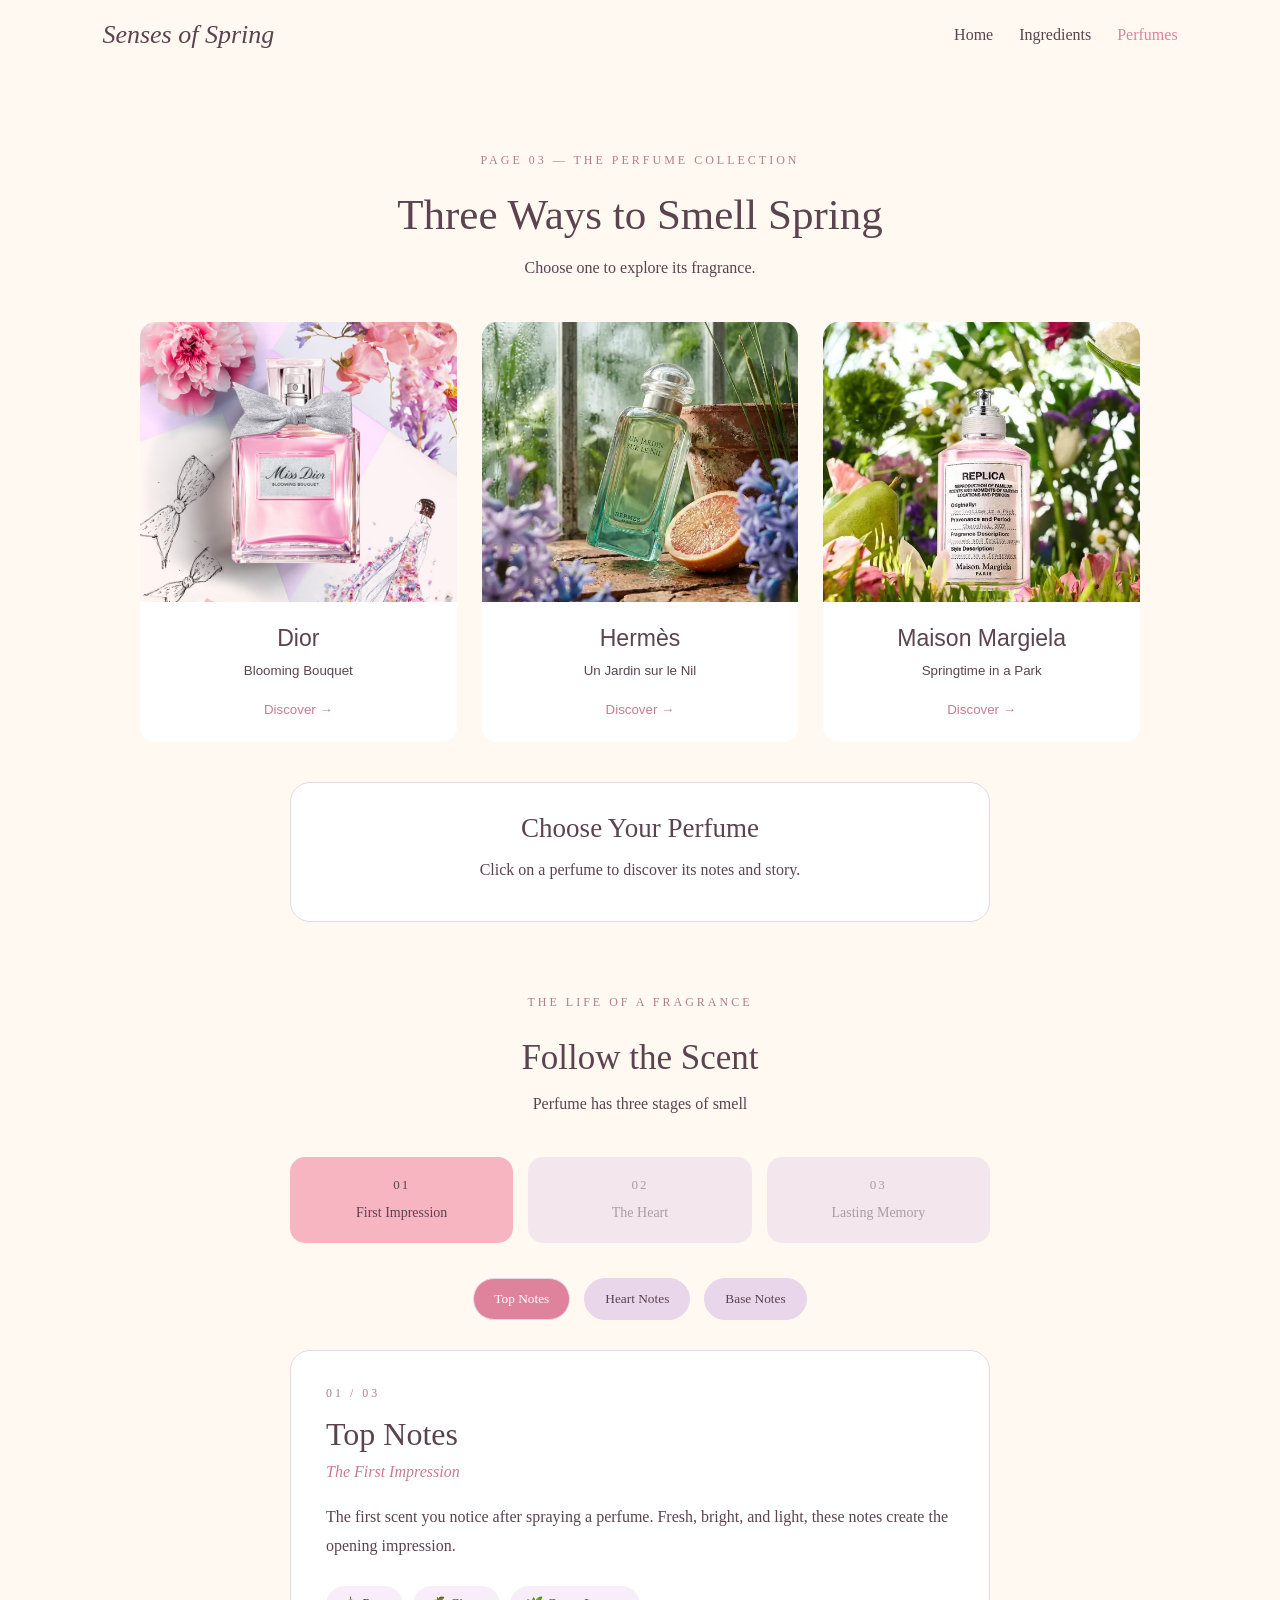
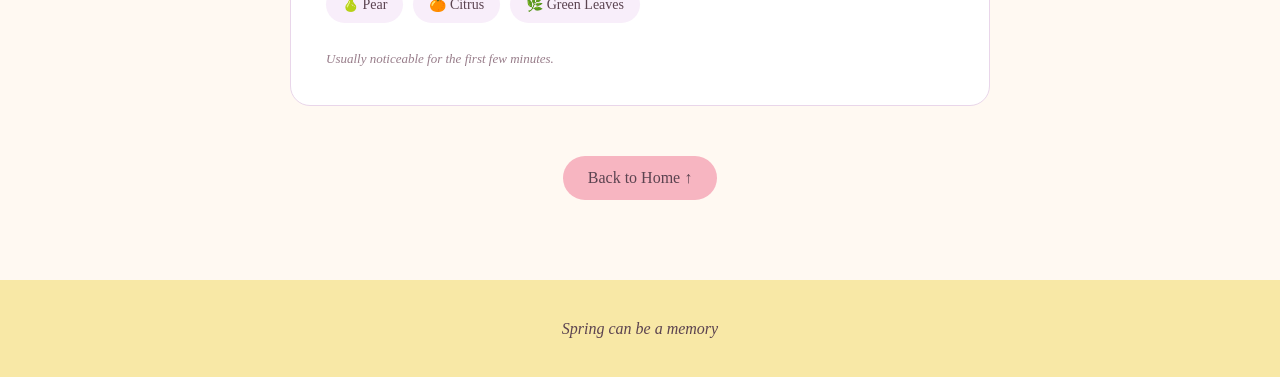
==== page2.html @ 643cedfb "Add files via upload" ====
<!DOCTYPE html>
<html lang="en">
<head>
    <meta charset="UTF-8">
    <meta name="viewport" content="width=device-width, initial-scale=1.0">
    <title>The Perfume Collection – Senses of Spring</title>
    <link rel="stylesheet" href="style.css">
</head>

<body>

<nav>
    <h2>Senses of Spring</h2>
    <div>
        <a href="index.html">Home</a>
        <a href="page1.html">Ingredients</a>
        <a href="page2.html" class="active">Perfumes</a>
    </div>
</nav>

<section id="perfumes" class="perfumes">

    <p class="small-title">PAGE 03 — THE PERFUME COLLECTION</p>

    <h2>Three Ways to Smell Spring</h2>

    <p class="description">
        Choose one to explore its fragrance.
    </p>

    <div class="perfume-grid">

        <button class="perfume-card" onclick="showPerfume('Dior Blooming Bouquet', 'Bergamot, Peony, Rose and White Musk', 'A delicate floral bouquet that feels like walking through a garden full of blooming flowers.')">

            <img src="dior.jpg" alt="Dior Blooming Bouquet">

            <h3>Dior</h3>
            <p>Blooming Bouquet</p>

            <span>Discover →</span>

        </button>

        <button class="perfume-card" onclick="showPerfume('Hermès Un Jardin sur le Nil', 'Green Mango, Grapefruit, Lotus and Green Notes', 'A fresh and green fragrance inspired by a garden along the Nile River.')">

            <img src="Hermes_Un-Jardin-Sur-Le-Nil-1.webp" alt="Hermes perfume">

            <h3>Hermès</h3>
            <p>Un Jardin sur le Nil</p>

            <span>Discover →</span>

        </button>

        <button class="perfume-card" onclick="showPerfume('Maison Margiela Springtime in a Park', 'Pear, Rose, Peony and Musk', 'A soft and fruity fragrance that captures the feeling of a sunny spring afternoon in the park.')">

            <img src="maison.jpeg" alt="Maison Margiela perfume">

            <h3>Maison Margiela</h3>
            <p>Springtime in a Park</p>

            <span>Discover →</span>

        </button>

    </div>

    <div id="perfume-info" class="info-box">

        <h3>Choose Your Perfume</h3>

        <p>Click on a perfume to discover its notes and story.</p>

    </div>

    <div class="journey">

        <p class="small-title">THE LIFE OF A FRAGRANCE</p>

        <h2>Follow the Scent</h2>

        <p>Perfume has three stages of smell</p>

        <div class="scent-timeline">

            <div class="timeline-item active" id="top-line">
                <span>01</span>
                <p>First Impression</p>
            </div>

            <div class="timeline-item" id="heart-line">
                <span>02</span>
                <p>The Heart</p>
            </div>

            <div class="timeline-item" id="base-line">
                <span>03</span>
                <p>Lasting Memory</p>
            </div>

        </div>

        <div class="stage-buttons">

            <button class="active" onclick="showStage('top')">
                Top Notes
            </button>

            <button onclick="showStage('heart')">
                Heart Notes
            </button>

            <button onclick="showStage('base')">
                Base Notes
            </button>

        </div>

        <div id="stage-info" class="stage-card">

            <div class="stage-number">01 / 03</div>

            <h3>Top Notes</h3>

            <p class="stage-subtitle">The First Impression</p>

            <p class="stage-description">
                The first scent you notice after spraying a perfume. Fresh, bright, and light, these notes create the opening impression.
            </p>

            <div class="scent-ingredients">
                <span>🍐 Pear</span>
                <span>🍊 Citrus</span>
                <span>🌿 Green Leaves</span>
            </div>

            <p class="stage-time">Usually noticeable for the first few minutes.</p>

        </div>

    </div>

    <a href="index.html" class="main-button">
        Back to Home ↑
    </a>

</section>


<footer>
    <p>Spring can be a memory</p>
</footer>

<script>

function showPerfume(name, notes, description) {

    document.getElementById("perfume-info").innerHTML =
        "<h3>" + name + "</h3>" +
        "<p><strong>Main Notes:</strong> " + notes + "</p>" +
        "<p>" + description + "</p>";

}

function showStage(stage) {

    let title = "";
    let subtitle = "";
    let description = "";
    let ingredients = "";
    let time = "";
    let number = "";

    if (stage === "top") {

        title = "Top Notes";
        subtitle = "The First Impression";
        description = "The first scent you notice after spraying a perfume. Fresh, bright, and light, these notes create the opening impression.";
        ingredients = "<span>🍐 Pear</span><span>🍊 Citrus</span><span>🌿 Green Leaves</span>";
        time = "Usually noticeable for the first few minutes.";
        number = "01 / 03";

    } else if (stage === "heart") {

        title = "Heart Notes";
        subtitle = "The Heart of the Fragrance";
        description = "As the first notes fade, the heart of the fragrance begins to bloom. Floral scents often create the main character of a spring perfume.";
        ingredients = "<span>🌸 Peony</span><span>🌹 Rose</span><span>🌼 Jasmine</span>";
        time = "Usually develops after the opening and lasts for several hours.";
        number = "02 / 03";

    } else if (stage === "base") {

        title = "Base Notes";
        subtitle = "The Lasting Memory";
        description = "The final layer of a fragrance. These deeper and softer scents stay on the skin longer and give the perfume its lasting impression.";
        ingredients = "<span>🤍 White Musk</span><span>🌳 Woods</span><span>🍦 Vanilla</span>";
        time = "Can remain noticeable for several hours.";
        number = "03 / 03";

    }

    document.getElementById("stage-info").innerHTML =
        '<div class="stage-number">' + number + '</div>' +
        '<h3>' + title + '</h3>' +
        '<p class="stage-subtitle">' + subtitle + '</p>' +
        '<p class="stage-description">' + description + '</p>' +
        '<div class="scent-ingredients">' + ingredients + '</div>' +
        '<p class="stage-time">' + time + '</p>';

    let buttons = document.querySelectorAll(".stage-buttons button");

    buttons.forEach(function(button) {
        button.classList.remove("active");
    });

    if (stage === "top") {
        buttons[0].classList.add("active");
    } else if (stage === "heart") {
        buttons[1].classList.add("active");
    } else {
        buttons[2].classList.add("active");
    }

    document.querySelectorAll(".timeline-item").forEach(function(item) {
        item.classList.remove("active");
    });

    document.getElementById(stage + "-line").classList.add("active");

}
</script>

</body>
</html>
---- style.css ----
* {
    margin: 0;
    padding: 0;
    box-sizing: border-box;
}

html {
    scroll-behavior: smooth;
}

body {
    background-color: #fff9f2;
    color: #5b4350;
    font-family: Georgia, serif;
}

section {
    padding: 80px 8%;
}

h1, h2, h3 {
    font-weight: normal;
}

p {
    line-height: 1.7;
}

nav {
    display: flex;
    justify-content: space-between;
    align-items: center;
    padding: 20px 8%;
    background-color: #fff9f2;
}

nav h2 {
    font-style: italic;
    font-size: 26px;
}

nav a {
    color: #5b4350;
    text-decoration: none;
    margin-left: 22px;
}

nav a:hover {
    color: #df829b;
}

.home {
    min-height: 650px;
    display: flex;
    align-items: center;
    background-image: url("gettyimages-108198334.jpg");
    background-size: cover;
    background-position: center;
}

.home-content {
    max-width: 550px;
    padding: 40px;
    background-color: rgba(255, 249, 242, 0.85);
}

.small-title {
    color: #b47d8c;
    letter-spacing: 3px;
    font-size: 12px;
    margin-bottom: 20px;
}

.home h1 {
    font-size: 75px;
    line-height: 1.1;
}

.home h1 span {
    color: #df829b;
    font-style: italic;
}

.intro {
    margin: 25px 0;
    font-size: 17px;
}

.main-button {
    display: inline-block;
    background-color: #f7b5c1;
    color: #5b4350;
    text-decoration: none;
    padding: 13px 25px;
    border-radius: 30px;
    margin-top: 20px;
}

.main-button:hover {
    background-color: #e9d6ea;
}

.hub {
    text-align: center;
}

.hub h2 {
    font-size: 42px;
}

.hub > p {
    margin: 12px 0 35px;
}

.hub-grid {
    display: grid;
    grid-template-columns: repeat(5, 1fr);
    gap: 15px;
}

.hub-card {
    padding: 30px 15px;
    background-color: #e9d6ea;
    color: #5b4350;
    text-decoration: none;
    border-radius: 18px;
}

.hub-card:nth-child(even) {
    background-color: #f8e8a6;
}

.hub-card.scent {
    background-color: #f7b5c1;
}

.hub-card span {
    font-size: 13px;
}

.hub-card h3 {
    font-size: 25px;
    margin: 15px 0;
}

.hub-card:hover {
    transform: translateY(-5px);
}

.ingredients {
    text-align: center;
    background-color: #f8eefa;
}

.ingredients h2,
.perfumes h2 {
    font-size: 43px;
}

.description {
    max-width: 550px;
    margin: 15px auto 40px;
}

.ingredient-grid {
    display: grid;
    grid-template-columns: repeat(3, 1fr);
    gap: 20px;
    max-width: 850px;
    margin: auto;
}

.ingredient-grid button {
    background-color: #fff9f2;
    padding: 25px;
    border: 1px solid #e9d6ea;
    border-radius: 18px;
    color: #5b4350;
    cursor: pointer;
}

.ingredient-grid button:hover {
    background-color: #f7b5c1;
}

.ingredient-grid span {
    font-size: 35px;
}

.ingredient-grid h3 {
    font-size: 23px;
    margin: 10px 0;
}

.ingredient-grid p {
    font-size: 14px;
}

.info-box {
    background-color: white;
    max-width: 700px;
    margin: 40px auto 20px;
    padding: 30px;
    border-radius: 20px;
    border: 1px solid #e9d6ea;
}

.info-box h3 {
    font-size: 27px;
    margin-bottom: 12px;
}

.info-box p {
    margin: 8px 0;
}

.perfumes {
    text-align: center;
}

.perfume-grid {
    display: grid;
    grid-template-columns: repeat(3, 1fr);
    gap: 25px;
    max-width: 1000px;
    margin: auto;
}

.perfume-card {
    background-color: white;
    border: none;
    border-radius: 15px;
    padding-bottom: 25px;
    overflow: hidden;
    color: #5b4350;
    cursor: pointer;
}

.perfume-card img {
    width: 100%;
    height: 280px;
    object-fit: cover;
}

.perfume-card h3 {
    font-size: 23px;
    margin-top: 20px;
}

.perfume-card p {
    margin: 8px;
}

.perfume-card span {
    display: inline-block;
    margin-top: 12px;
    color: #c77c91;
}

.perfume-card:hover {
    background-color: #f8e8a6;
}

.journey {
    margin: 70px auto 30px;
    max-width: 700px;
}

.journey h2 {
    font-size: 35px;
}

.journey > p {
    margin: 12px 0 25px;
}

.scent-timeline {
    display: flex;
    justify-content: space-between;
    gap: 15px;
    margin: 40px 0 30px;
}

.timeline-item {
    flex: 1;
    padding: 18px 10px;
    background-color: #e9d6ea;
    border-radius: 15px;
    opacity: 0.5;
    transition: 0.3s;
}

.timeline-item.active {
    background-color: #f7b5c1;
    opacity: 1;
}

.timeline-item span {
    font-size: 13px;
    letter-spacing: 2px;
}

.timeline-item p {
    margin-top: 8px;
    font-size: 14px;
}

.stage-buttons {
    margin: 25px 0;
}

.stage-buttons button {
    padding: 12px 20px;
    margin: 5px;
    border: 1px solid #e9d6ea;
    border-radius: 25px;
    background-color: #e9d6ea;
    color: #5b4350;
    cursor: pointer;
    font-family: Georgia, serif;
    transition: 0.3s;
}

.stage-buttons button:hover,
.stage-buttons button.active {
    background-color: #df829b;
    color: white;
}

.stage-card {
    background-color: white;
    padding: 35px;
    margin-top: 20px;
    border-radius: 20px;
    border: 1px solid #e9d6ea;
    text-align: left;
}

.stage-number {
    color: #b47d8c;
    font-size: 12px;
    letter-spacing: 3px;
}

.stage-card h3 {
    font-size: 32px;
    margin: 15px 0 5px;
}

.stage-subtitle {
    color: #c77c91;
    font-style: italic;
    margin-bottom: 18px;
}

.stage-description {
    line-height: 1.8;
}

.scent-ingredients {
    display: flex;
    flex-wrap: wrap;
    gap: 10px;
    margin: 25px 0;
}

.scent-ingredients span {
    background-color: #f8eefa;
    padding: 10px 16px;
    border-radius: 20px;
    font-size: 14px;
}

.stage-time {
    font-size: 13px;
    color: #987d8a;
    font-style: italic;
}

footer {
    text-align: center;
    padding: 35px;
    background-color: #f8e8a6;
    font-style: italic;
}

@media (max-width: 700px) {

    nav {
        flex-direction: column;
        gap: 15px;
    }

    nav a {
        margin: 0 7px;
    }

    .home h1 {
        font-size: 50px;
    }

    .hub-grid {
        grid-template-columns: repeat(2, 1fr);
    }

    .ingredient-grid {
        grid-template-columns: repeat(2, 1fr);
    }

    .perfume-grid {
        grid-template-columns: 1fr;
    }

    .scent-timeline {
        gap: 8px;
    }

    .timeline-item {
        padding: 12px 6px;
    }

    .timeline-item p {
        font-size: 11px;
    }

    .stage-card {
        padding: 22px;
    }

    .stage-card h3 {
        font-size: 26px;
    }

    .stage-buttons button {
        padding: 10px 14px;
    }

}

nav a.active {
    color: #df829b;
}
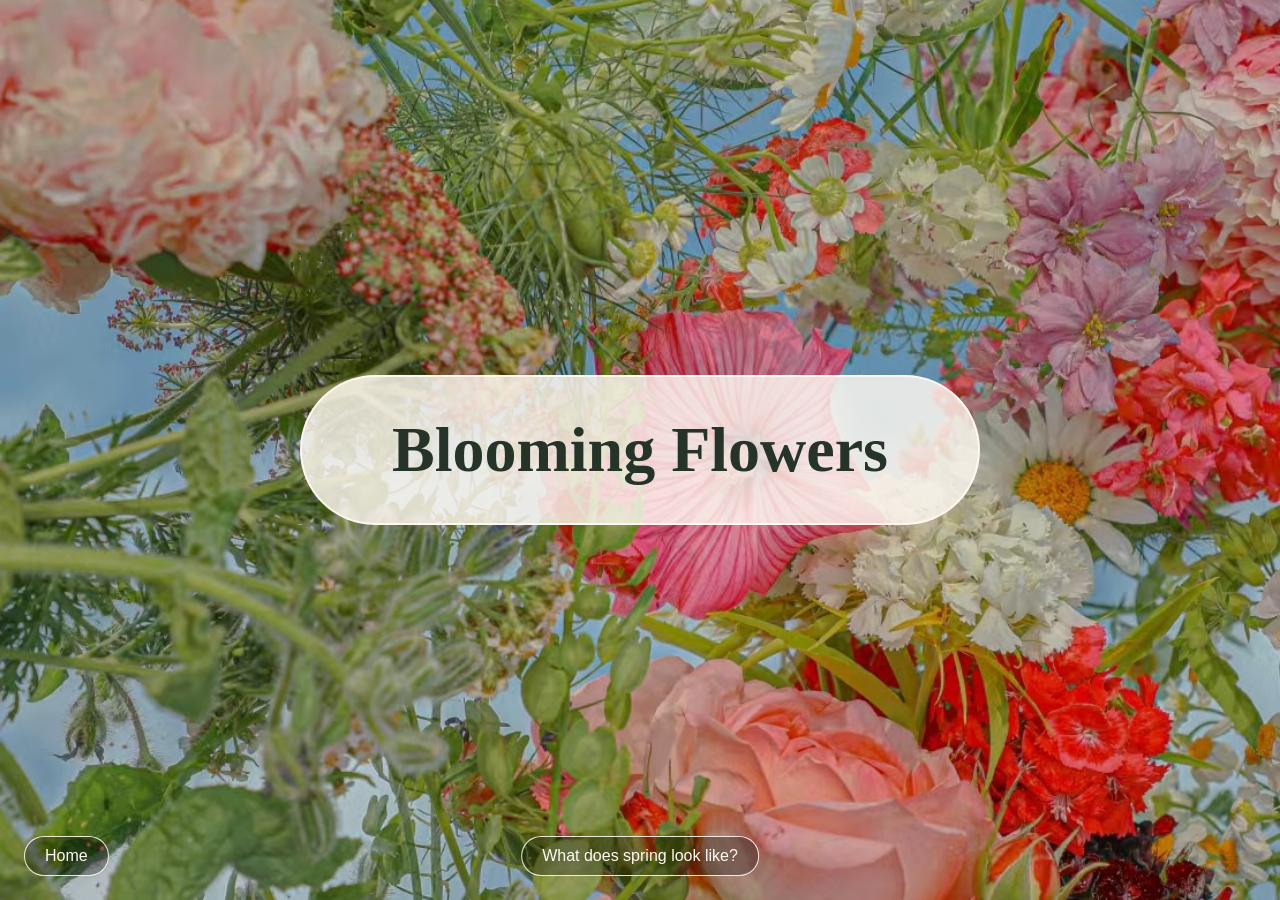
==== commit 34f8dd1a: "Add files via upload" ====
--- a/page2.html
+++ b/page2.html
@@ -1,235 +1,158 @@
 <!DOCTYPE html>
 <html lang="en">
 <head>
-    <meta charset="UTF-8">
-    <meta name="viewport" content="width=device-width, initial-scale=1.0">
-    <title>The Perfume Collection – Senses of Spring</title>
-    <link rel="stylesheet" href="style.css">
+<meta charset="UTF-8">
+<meta name="viewport" content="width=device-width, initial-scale=1.0">
+<title>What Does Spring Look Like?</title>
+
+  
+<style>
+* {
+  box-sizing: border-box;
+}
+
+body {
+  margin: 0;
+  font-family: "DM Sans", Arial, sans-serif;
+  overflow: hidden;
+}
+
+input {
+  display: none;
+}
+
+.scene {
+  position: relative;
+  width: 100%;
+  height: 100vh;
+  background: #263329;
+}
+
+.photo {
+  display: none;
+  position: absolute;
+  inset: 0;
+  background-position: center;
+  background-size: cover;
+}
+
+.photo::after {
+  content: "";
+  position: absolute;
+  inset: 0;
+  background: rgba(0,0,0,.12);
+}
+
+#one:checked ~ .scene .photo-one,
+#two:checked ~ .scene .photo-two,
+#three:checked ~ .scene .photo-three,
+#four:checked ~ .scene .photo-four {
+  display: block;
+}
+
+.click-area {
+  display: none;
+  position: absolute;
+  inset: 0;
+  cursor: pointer;
+  z-index: 1;
+}
+
+#one:checked ~ .scene .click-one,
+#two:checked ~ .scene .click-two,
+#three:checked ~ .scene .click-three,
+#four:checked ~ .scene .click-four {
+  display: block;
+}
+
+.center-button {
+  position: absolute;
+  z-index: 2;
+  top: 50%;
+  left: 50%;
+  transform: translate(-50%, -50%);
+  width: min(68vw, 680px);
+  min-height: 150px;
+  padding: 28px 38px;
+  border: 2px solid rgba(255,249,242,.95);
+  border-radius: 100px;
+  color: #263329;
+  background: rgba(255,249,242,.82);
+  font-family: "Fraunces", Georgia, serif;
+  font-size: clamp(34px, 5vw, 64px);
+  line-height: 1.05;
+  font-weight: 700;
+  text-align: center;
+  display: flex;
+  align-items: center;
+  justify-content: center;
+}
+
+.center-button label {
+  display: none;
+  cursor: pointer;
+}
+
+#one:checked ~ .scene .title-one,
+#two:checked ~ .scene .title-two,
+#three:checked ~ .scene .title-three,
+#four:checked ~ .scene .title-four {
+  display: flex;
+}
+
+.home-link, .bottom-link {
+  position: absolute;
+  z-index: 3;
+  bottom: 24px;
+  padding: 10px 20px;
+  border: 1px solid rgba(255,249,242,.9);
+  border-radius: 999px;
+  color: #fff9f2;
+  background: rgba(0,0,0,.28);
+  font-size: 16px;
+  text-decoration: none;
+}
+
+.home-link {
+  left: 24px;
+}
+
+.bottom-link {
+  left: 50%;
+  transform: translateX(-50%);
+}
+</style>
 </head>
 
 <body>
 
-<nav>
-    <h2>Senses of Spring</h2>
-    <div>
-        <a href="index.html">Home</a>
-        <a href="page1.html">Ingredients</a>
-        <a href="page2.html" class="active">Perfumes</a>
-    </div>
-</nav>
+<input type="radio" name="scene" id="one" checked>
+<input type="radio" name="scene" id="two">
+<input type="radio" name="scene" id="three">
+<input type="radio" name="scene" id="four">
 
-<section id="perfumes" class="perfumes">
+<main class="scene">
 
-    <p class="small-title">PAGE 03 — THE PERFUME COLLECTION</p>
+  <div class="photo photo-one" style="background-image:url('bloomingflowers.jpg')"></div>
+  <div class="photo photo-two" style="background-image:url('freshgreenleaves.jpg')"></div>
+  <div class="photo photo-three" style="background-image:url('brightsunlight.jpg')"></div>
+  <div class="photo photo-four" style="background-image:url('colorfulnature.jpg')"></div>
 
-    <h2>Three Ways to Smell Spring</h2>
+  <label class="click-area click-one" for="two"></label>
+  <label class="click-area click-two" for="three"></label>
+  <label class="click-area click-three" for="four"></label>
+  <label class="click-area click-four" for="one"></label>
 
-    <p class="description">
-        Choose one to explore its fragrance.
-    </p>
+  <div class="center-button">
+    <label class="title-one" for="two">Blooming Flowers</label>
+    <label class="title-two" for="three">Fresh Green Leaves</label>
+    <label class="title-three" for="four">Brighter Sunlight</label>
+    <label class="title-four" for="one">Colorful Nature</label>
+  </div>
 
-    <div class="perfume-grid">
+  <a class="home-link" href="../index.html">Home</a>
+  <a class="bottom-link" href="page3.html">What does spring look like?</a>
 
-        <button class="perfume-card" onclick="showPerfume('Dior Blooming Bouquet', 'Bergamot, Peony, Rose and White Musk', 'A delicate floral bouquet that feels like walking through a garden full of blooming flowers.')">
-
-            <img src="dior.jpg" alt="Dior Blooming Bouquet">
-
-            <h3>Dior</h3>
-            <p>Blooming Bouquet</p>
-
-            <span>Discover →</span>
-
-        </button>
-
-        <button class="perfume-card" onclick="showPerfume('Hermès Un Jardin sur le Nil', 'Green Mango, Grapefruit, Lotus and Green Notes', 'A fresh and green fragrance inspired by a garden along the Nile River.')">
-
-            <img src="Hermes_Un-Jardin-Sur-Le-Nil-1.webp" alt="Hermes perfume">
-
-            <h3>Hermès</h3>
-            <p>Un Jardin sur le Nil</p>
-
-            <span>Discover →</span>
-
-        </button>
-
-        <button class="perfume-card" onclick="showPerfume('Maison Margiela Springtime in a Park', 'Pear, Rose, Peony and Musk', 'A soft and fruity fragrance that captures the feeling of a sunny spring afternoon in the park.')">
-
-            <img src="maison.jpeg" alt="Maison Margiela perfume">
-
-            <h3>Maison Margiela</h3>
-            <p>Springtime in a Park</p>
-
-            <span>Discover →</span>
-
-        </button>
-
-    </div>
-
-    <div id="perfume-info" class="info-box">
-
-        <h3>Choose Your Perfume</h3>
-
-        <p>Click on a perfume to discover its notes and story.</p>
-
-    </div>
-
-    <div class="journey">
-
-        <p class="small-title">THE LIFE OF A FRAGRANCE</p>
-
-        <h2>Follow the Scent</h2>
-
-        <p>Perfume has three stages of smell</p>
-
-        <div class="scent-timeline">
-
-            <div class="timeline-item active" id="top-line">
-                <span>01</span>
-                <p>First Impression</p>
-            </div>
-
-            <div class="timeline-item" id="heart-line">
-                <span>02</span>
-                <p>The Heart</p>
-            </div>
-
-            <div class="timeline-item" id="base-line">
-                <span>03</span>
-                <p>Lasting Memory</p>
-            </div>
-
-        </div>
-
-        <div class="stage-buttons">
-
-            <button class="active" onclick="showStage('top')">
-                Top Notes
-            </button>
-
-            <button onclick="showStage('heart')">
-                Heart Notes
-            </button>
-
-            <button onclick="showStage('base')">
-                Base Notes
-            </button>
-
-        </div>
-
-        <div id="stage-info" class="stage-card">
-
-            <div class="stage-number">01 / 03</div>
-
-            <h3>Top Notes</h3>
-
-            <p class="stage-subtitle">The First Impression</p>
-
-            <p class="stage-description">
-                The first scent you notice after spraying a perfume. Fresh, bright, and light, these notes create the opening impression.
-            </p>
-
-            <div class="scent-ingredients">
-                <span>🍐 Pear</span>
-                <span>🍊 Citrus</span>
-                <span>🌿 Green Leaves</span>
-            </div>
-
-            <p class="stage-time">Usually noticeable for the first few minutes.</p>
-
-        </div>
-
-    </div>
-
-    <a href="index.html" class="main-button">
-        Back to Home ↑
-    </a>
-
-</section>
-
-
-<footer>
-    <p>Spring can be a memory</p>
-</footer>
-
-<script>
-
-function showPerfume(name, notes, description) {
-
-    document.getElementById("perfume-info").innerHTML =
-        "<h3>" + name + "</h3>" +
-        "<p><strong>Main Notes:</strong> " + notes + "</p>" +
-        "<p>" + description + "</p>";
-
-}
-
-function showStage(stage) {
-
-    let title = "";
-    let subtitle = "";
-    let description = "";
-    let ingredients = "";
-    let time = "";
-    let number = "";
-
-    if (stage === "top") {
-
-        title = "Top Notes";
-        subtitle = "The First Impression";
-        description = "The first scent you notice after spraying a perfume. Fresh, bright, and light, these notes create the opening impression.";
-        ingredients = "<span>🍐 Pear</span><span>🍊 Citrus</span><span>🌿 Green Leaves</span>";
-        time = "Usually noticeable for the first few minutes.";
-        number = "01 / 03";
-
-    } else if (stage === "heart") {
-
-        title = "Heart Notes";
-        subtitle = "The Heart of the Fragrance";
-        description = "As the first notes fade, the heart of the fragrance begins to bloom. Floral scents often create the main character of a spring perfume.";
-        ingredients = "<span>🌸 Peony</span><span>🌹 Rose</span><span>🌼 Jasmine</span>";
-        time = "Usually develops after the opening and lasts for several hours.";
-        number = "02 / 03";
-
-    } else if (stage === "base") {
-
-        title = "Base Notes";
-        subtitle = "The Lasting Memory";
-        description = "The final layer of a fragrance. These deeper and softer scents stay on the skin longer and give the perfume its lasting impression.";
-        ingredients = "<span>🤍 White Musk</span><span>🌳 Woods</span><span>🍦 Vanilla</span>";
-        time = "Can remain noticeable for several hours.";
-        number = "03 / 03";
-
-    }
-
-    document.getElementById("stage-info").innerHTML =
-        '<div class="stage-number">' + number + '</div>' +
-        '<h3>' + title + '</h3>' +
-        '<p class="stage-subtitle">' + subtitle + '</p>' +
-        '<p class="stage-description">' + description + '</p>' +
-        '<div class="scent-ingredients">' + ingredients + '</div>' +
-        '<p class="stage-time">' + time + '</p>';
-
-    let buttons = document.querySelectorAll(".stage-buttons button");
-
-    buttons.forEach(function(button) {
-        button.classList.remove("active");
-    });
-
-    if (stage === "top") {
-        buttons[0].classList.add("active");
-    } else if (stage === "heart") {
-        buttons[1].classList.add("active");
-    } else {
-        buttons[2].classList.add("active");
-    }
-
-    document.querySelectorAll(".timeline-item").forEach(function(item) {
-        item.classList.remove("active");
-    });
-
-    document.getElementById(stage + "-line").classList.add("active");
-
-}
-</script>
-
+</main>
 </body>
 </html>
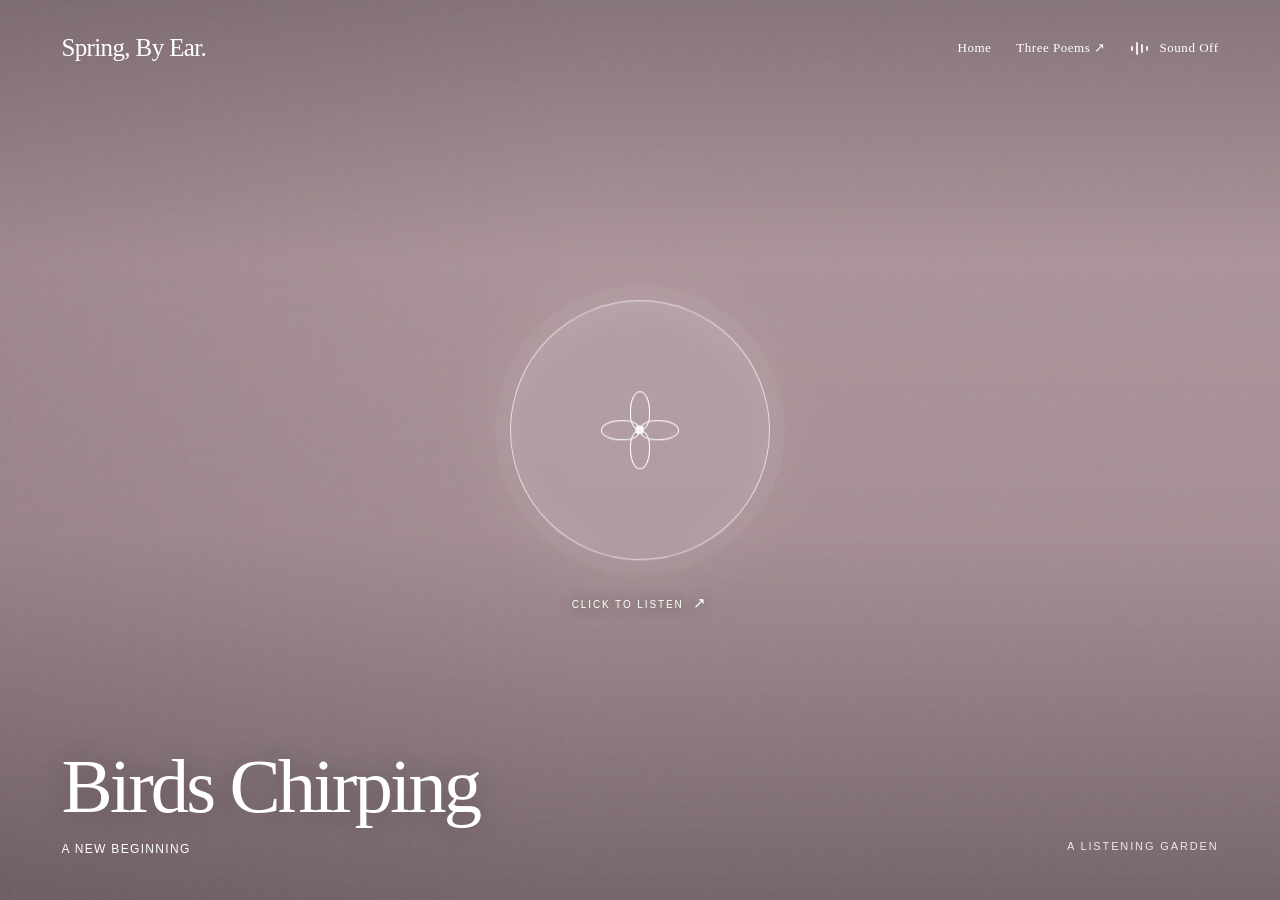
==== commit b873259a: "Add files via upload" ====
--- a/page2.html
+++ b/page2.html
@@ -1,158 +1,35 @@
-<!DOCTYPE html>
+<!doctype html>
 <html lang="en">
 <head>
-<meta charset="UTF-8">
-<meta name="viewport" content="width=device-width, initial-scale=1.0">
-<title>What Does Spring Look Like?</title>
-
-  
-<style>
-* {
-  box-sizing: border-box;
-}
-
-body {
-  margin: 0;
-  font-family: "DM Sans", Arial, sans-serif;
-  overflow: hidden;
-}
-
-input {
-  display: none;
-}
-
-.scene {
-  position: relative;
-  width: 100%;
-  height: 100vh;
-  background: #263329;
-}
-
-.photo {
-  display: none;
-  position: absolute;
-  inset: 0;
-  background-position: center;
-  background-size: cover;
-}
-
-.photo::after {
-  content: "";
-  position: absolute;
-  inset: 0;
-  background: rgba(0,0,0,.12);
-}
-
-#one:checked ~ .scene .photo-one,
-#two:checked ~ .scene .photo-two,
-#three:checked ~ .scene .photo-three,
-#four:checked ~ .scene .photo-four {
-  display: block;
-}
-
-.click-area {
-  display: none;
-  position: absolute;
-  inset: 0;
-  cursor: pointer;
-  z-index: 1;
-}
-
-#one:checked ~ .scene .click-one,
-#two:checked ~ .scene .click-two,
-#three:checked ~ .scene .click-three,
-#four:checked ~ .scene .click-four {
-  display: block;
-}
-
-.center-button {
-  position: absolute;
-  z-index: 2;
-  top: 50%;
-  left: 50%;
-  transform: translate(-50%, -50%);
-  width: min(68vw, 680px);
-  min-height: 150px;
-  padding: 28px 38px;
-  border: 2px solid rgba(255,249,242,.95);
-  border-radius: 100px;
-  color: #263329;
-  background: rgba(255,249,242,.82);
-  font-family: "Fraunces", Georgia, serif;
-  font-size: clamp(34px, 5vw, 64px);
-  line-height: 1.05;
-  font-weight: 700;
-  text-align: center;
-  display: flex;
-  align-items: center;
-  justify-content: center;
-}
-
-.center-button label {
-  display: none;
-  cursor: pointer;
-}
-
-#one:checked ~ .scene .title-one,
-#two:checked ~ .scene .title-two,
-#three:checked ~ .scene .title-three,
-#four:checked ~ .scene .title-four {
-  display: flex;
-}
-
-.home-link, .bottom-link {
-  position: absolute;
-  z-index: 3;
-  bottom: 24px;
-  padding: 10px 20px;
-  border: 1px solid rgba(255,249,242,.9);
-  border-radius: 999px;
-  color: #fff9f2;
-  background: rgba(0,0,0,.28);
-  font-size: 16px;
-  text-decoration: none;
-}
-
-.home-link {
-  left: 24px;
-}
-
-.bottom-link {
-  left: 50%;
-  transform: translateX(-50%);
-}
-</style>
+<meta charset="utf-8">
+<meta name="viewport" content="width=device-width, initial-scale=1">
+<meta name="theme-color" content="#dbb5b7">
+<title>Spring, By Ear — A Listening Garden</title>
+<link rel="stylesheet" href="style.css">
+<script defer src="script.js"></script>
 </head>
-
 <body>
-
-<input type="radio" name="scene" id="one" checked>
-<input type="radio" name="scene" id="two">
-<input type="radio" name="scene" id="three">
-<input type="radio" name="scene" id="four">
-
-<main class="scene">
-
-  <div class="photo photo-one" style="background-image:url('bloomingflowers.jpg')"></div>
-  <div class="photo photo-two" style="background-image:url('freshgreenleaves.jpg')"></div>
-  <div class="photo photo-three" style="background-image:url('brightsunlight.jpg')"></div>
-  <div class="photo photo-four" style="background-image:url('colorfulnature.jpg')"></div>
-
-  <label class="click-area click-one" for="two"></label>
-  <label class="click-area click-two" for="three"></label>
-  <label class="click-area click-three" for="four"></label>
-  <label class="click-area click-four" for="one"></label>
-
-  <div class="center-button">
-    <label class="title-one" for="two">Blooming Flowers</label>
-    <label class="title-two" for="three">Fresh Green Leaves</label>
-    <label class="title-three" for="four">Brighter Sunlight</label>
-    <label class="title-four" for="one">Colorful Nature</label>
-  </div>
-
-  <a class="home-link" href="../index.html">Home</a>
-  <a class="bottom-link" href="page3.html">What does spring look like?</a>
-
+<main id="garden" class="garden" aria-label="Spring listening garden">
+ <div class="world active" data-index="0" style="--photo:url('assets/spring-bird.jpg')"><div class="photo"></div></div>
+ <div class="world" data-index="1" style="--photo:url('assets/gentle-rain-custom.jpg')"><div class="photo"></div><div class="rain-layer"></div></div>
+ <div class="world" data-index="2" style="--photo:url('assets/breeze-custom.jpg')"><div class="photo"></div></div>
+ <div class="world" data-index="3" style="--photo:url('assets/bees-scene.jpg')"><div class="photo"></div></div>
+ <div class="world" data-index="4" style="--photo:url('assets/growing-plants-scene.jpg')"><div class="photo"></div></div>
+ <div class="world" data-index="5" style="--photo:url('assets/seed-pods-scene.jpg')"><div class="photo"></div></div>
+ <div class="world" data-index="6" style="--photo:url('assets/water-droplets-custom.jpg')"><div class="photo"></div></div>
+ <div class="world" data-index="7" style="--photo:url('assets/garden-path-scene.jpg')"><div class="photo"></div></div>
+ <div class="backup-photo" aria-hidden="true"></div><div class="wash" aria-hidden="true"></div><div class="grain" aria-hidden="true"></div>
+ <header class="topbar">
+  <a class="brand" href="../index.html">Spring, By Ear.</a>
+  <nav class="page-links"><a href="../index.html">Home</a><a href="page3.html">Three Poems ↗</a></nav>
+  <button id="soundToggle" class="sound-button" type="button" aria-label="Enable sound" aria-pressed="false"><span class="bars" aria-hidden="true"><b></b><b></b><b></b><b></b></span><span id="soundText">Sound Off</span></button>
+ </header>
+ <div class="interaction">
+   <button id="spinWheel" class="spin-wheel" type="button" aria-label="Click to spin to the next spring scene"><span id="wheelFace" class="wheel-face" aria-hidden="true"><span class="petal p1"></span><span class="petal p2"></span><span class="petal p3"></span><span class="petal p4"></span><span class="center-dot"></span></span></button>
+   <span id="spinHint" class="spin-hint">Click To Listen <span aria-hidden="true">↗</span></span>
+ </div>
+ <footer class="footer"><div class="caption"><h1 id="sceneName">Birds Chirping</h1><p id="sceneMicro">A New Beginning</p></div><div class="footer-note">A Listening Garden</div></footer>
+ <div id="preloadStatus" class="sr-only" aria-live="polite"></div><div class="audio-message" id="audioMessage" role="status" aria-live="polite"></div>
 </main>
 </body>
 </html>
--- a/style.css
+++ b/style.css
@@ -0,0 +1,377 @@
+@font-face {
+  font-family: Gaisyr;
+  src: local("ABC Gaisyr"),local("Gaisyr");
+  font-display: swap;
+}
+* {
+  box-sizing: border-box;
+}
+html,body {
+  height: 100%;
+  margin: 0;
+}
+body {
+  font-family: Gaisyr,Georgia,serif;
+  color: #fff;
+  background: #a79a98;
+}
+.garden {
+  position: relative;
+  min-height: 100svh;
+  height: 100svh;
+  overflow: hidden;
+  isolation: isolate;
+  touch-action: pan-y;
+  background: #ab949a;
+}
+.world,.backup-photo,.wash,.grain {
+  position: absolute;
+  inset: 0;
+  pointer-events: none;
+}
+.world {
+  opacity: 0;
+  transition: opacity 1.25s ease;
+  z-index: 0;
+}
+.world.active {
+  opacity: 1;
+}
+.world .photo {
+  position: absolute;
+  inset: -2%;
+  background-image: var(--photo);
+  background-position: center;
+  background-size: cover;
+  transform: scale(1.035);
+  animation: float 15s ease-in-out infinite alternate;
+}
+.world:nth-child(2n) .photo {
+  animation-direction: alternate-reverse;
+}
+.world:nth-child(3n) .photo {
+  background-position: 50% 42%;
+}
+.world:nth-child(5) .photo {
+  background-position: 60% 50%;
+}
+.backup-photo {
+  z-index: -1;
+  background: url("assets/floral-collage.png") center/cover no-repeat;
+}
+.wash {
+  z-index: 1;
+  background: linear-gradient(180deg,rgba(18,21,21,.24) 0%,transparent 29%,rgba(30,18,24,.04) 59%,rgba(18,19,22,.34) 100%),linear-gradient(90deg,rgba(47,25,33,.09),transparent 45%);
+  mix-blend-mode: multiply;
+}
+.grain {
+  z-index: 2;
+  opacity: .13;
+  background-image: url("data:image/svg+xml,%3Csvg viewBox='0 0 180 180' xmlns='http://www.w3.org/2000/svg'%3E%3Cfilter id='n'%3E%3CfeTurbulence type='fractalNoise' baseFrequency='.7' numOctaves='3' stitchTiles='stitch'/%3E%3C/filter%3E%3Crect width='100%25' height='100%25' filter='url(%23n)' opacity='.7'/%3E%3C/svg%3E");
+  mix-blend-mode: soft-light;
+}
+.topbar,.interaction,.footer {
+  position: absolute;
+  z-index: 5;
+}
+.topbar {
+  top: 0;
+  left: 0;
+  width: 100%;
+  display: flex;
+  align-items: center;
+  justify-content: space-between;
+  padding: 30px clamp(25px,4.8vw,82px);
+}
+.brand {
+  color: inherit;
+  text-decoration: none;
+  font-size: clamp(18px,2vw,25px);
+  font-style: normal;
+  font-weight: 400;
+  letter-spacing: -.025em;
+}
+.page-links {
+  display:flex;
+  gap:25px;
+  margin-left:auto;
+  margin-right:25px;
+  font-size:13px;
+  letter-spacing:.04em
+}
+.page-links a {
+  color:inherit;
+  text-decoration:none
+}
+.page-links a:hover {
+  opacity:.72
+}
+@media(max-width:620px) {
+  .page-links {
+    gap:14px;
+    font-size:12px;
+    margin-right:10px
+  }
+  .topbar {
+    padding-left:18px;
+    padding-right:18px
+  }
+  .brand {
+    font-size:17px
+  }
+  .sound-button {
+    font-size:11px;
+    gap:6px
+  }
+}
+.sound-button {
+  cursor: pointer;
+  display: flex;
+  align-items: center;
+  gap: 12px;
+  padding: 10px 0;
+  color: white;
+  background: none;
+  border: 0;
+  font: inherit;
+  font-size: 13px;
+  letter-spacing: .04em;
+}
+.bars {
+  height: 15px;
+  display: flex;
+  gap: 3px;
+  align-items: center;
+}
+.bars b {
+  height: 5px;
+  width: 2px;
+  background: white;
+  border-radius: 5px;
+  opacity: .85;
+}
+.bars b:nth-child(2) {
+  height: 13px;
+}
+.bars b:nth-child(3) {
+  height: 9px;
+}
+.bars b:nth-child(4) {
+  height: 5px;
+}
+.sound-button[aria-pressed=true] .bars b {
+  animation: meter .8s ease-in-out infinite alternate;
+}
+.sound-button[aria-pressed=true] .bars b:nth-child(2) {
+  animation-delay: .2s;
+}
+.sound-button[aria-pressed=true] .bars b:nth-child(3) {
+  animation-delay: .4s;
+}
+.interaction {
+  left: 50%;
+  top: 50%;
+  display: flex;
+  flex-direction: column;
+  align-items: center;
+  transform: translate(-50%,-48%);
+}
+.spin-wheel {
+  width: min(30vw,260px);
+  height: min(30vw,260px);
+  min-width: 160px;
+  min-height: 160px;
+  border-radius: 50%;
+  display: grid;
+  place-items: center;
+  cursor: pointer;
+  touch-action: none;
+  border: 1px solid rgba(255,255,255,.68);
+  background: rgba(255,252,252,.11);
+  box-shadow: 0 0 0 15px rgba(255,255,255,.035),0 0 90px rgba(245,231,227,.13),inset 0 0 35px rgba(255,255,255,.08);
+  backdrop-filter: blur(5px);
+  -webkit-backdrop-filter: blur(5px);
+  transition: background .3s,box-shadow .3s;
+}
+.spin-wheel:hover {
+  background: rgba(255,255,255,.2);
+  box-shadow: 0 0 0 18px rgba(255,255,255,.055),0 0 90px rgba(245,231,227,.18);
+}
+.spin-wheel:focus-visible,.sound-button:focus-visible {
+  outline: 2px solid white;
+  outline-offset: 8px;
+}
+.wheel-face {
+  width: 90px;
+  height: 90px;
+  position: relative;
+  display: block;
+  transform: rotate(var(--angle,0deg));
+  transition: transform 1.8s cubic-bezier(.18,.74,.12,1);
+}
+.petal {
+  position: absolute;
+  top: 6px;
+  left: 35px;
+  width: 20px;
+  height: 38px;
+  border-radius: 50% 50% 38% 38%;
+  border: 1.5px solid white;
+  transform-origin: 50% 39px;
+}
+.p1 {
+  transform: rotate(0deg);
+}
+.p2 {
+  transform: rotate(90deg);
+}
+.p3 {
+  transform: rotate(180deg);
+}
+.p4 {
+  transform: rotate(270deg);
+}
+.center-dot {
+  position: absolute;
+  width: 9px;
+  height: 9px;
+  border: 1px solid #fff;
+  background: rgba(255,255,255,.8);
+  border-radius: 50%;
+  top: 40px;
+  left: 40px;
+}
+.spin-hint {
+  margin-top: 34px;
+  font-family: Arial,Helvetica,sans-serif;
+  text-transform: uppercase;
+  letter-spacing: .19em;
+  font-size: 10px;
+  text-shadow: 0 1px 12px #554;
+}
+.spin-hint span {
+  font-size: 15px;
+  padding-left: 5px;
+}
+.footer {
+  bottom: 0;
+  left: 0;
+  right: 0;
+  display: flex;
+  justify-content: space-between;
+  align-items: end;
+  gap: 30px;
+  padding: 25px clamp(25px,4.8vw,82px) 42px;
+}
+.caption h1 {
+  font: 400 clamp(35px,6vw,92px)/.98 Gaisyr,Georgia,serif;
+  letter-spacing: -.038em;
+  margin: 0;
+  text-shadow: 0 1px 24px #3335;
+  font-style: normal;
+}
+.caption p {
+  font: 12px/1.5 Arial,sans-serif;
+  letter-spacing: .11em;
+  margin: 16px 0 0;
+  text-transform: uppercase;
+}
+.footer-note {
+  font: 11px Arial,sans-serif;
+  letter-spacing: .17em;
+  text-transform: uppercase;
+  opacity: .85;
+  white-space: nowrap;
+  padding-bottom: 6px;
+}
+.rain-layer {
+  position: absolute;
+  inset: 0;
+  background: repeating-linear-gradient(100deg,transparent 0 21px,rgba(255,255,255,.12) 22px,transparent 24px 47px);
+  opacity: .14;
+  animation: rain 1.5s linear infinite;
+}
+.sr-only {
+  position: absolute;
+  left: -99999px;
+}
+@keyframes float {
+  from {
+    transform: scale(1.04) translateY(-1%);
+  }
+  to {
+    transform: scale(1.08) translateY(1%);
+  }
+}
+@keyframes meter {
+  to {
+    height: 3px;
+  }
+}
+@keyframes rain {
+  to {
+    transform: translateX(-60px) translateY(80px);
+  }
+}
+@media(max-width:650px) {
+  .topbar {
+    padding: 23px 23px;
+  }
+  .brand {
+    font-size: 20px;
+  }
+  .spin-wheel {
+    width: 180px;
+    height: 180px;
+  }
+  .wheel-face {
+    transform: scale(.8) rotate(var(--angle,0deg));
+  }
+  .footer {
+    padding: 0 24px 30px;
+    display: block;
+  }
+  .caption h1 {
+    font-size: clamp(38px,11vw,65px);
+  }
+  .footer-note {
+    display: none;
+  }
+  .caption p {
+    font-size: 10px;
+    margin-top: 11px;
+  }
+  .interaction {
+    top: 44%;
+  }
+}
+@media(prefers-reduced-motion:reduce) {
+  .photo {
+    animation: none !important;
+  }
+  .rain-layer {
+    animation: none;
+  }
+  .world {
+    transition-duration: .2s;
+  }
+  .wheel-face {
+    transition-duration: .15s;
+  }
+}
+.audio-message {
+  position: absolute;
+  z-index: 6;
+  left: 50%;
+  bottom: 18px;
+  transform: translateX(-50%);
+  font: 12px/1.4 Arial,sans-serif;
+  color: #fff;
+  text-shadow: 0 2px 6px #000a;
+  text-align: center;
+  max-width: 90vw;
+  pointer-events: none;
+}
+.audio-message:empty {
+  display: none;
+}
